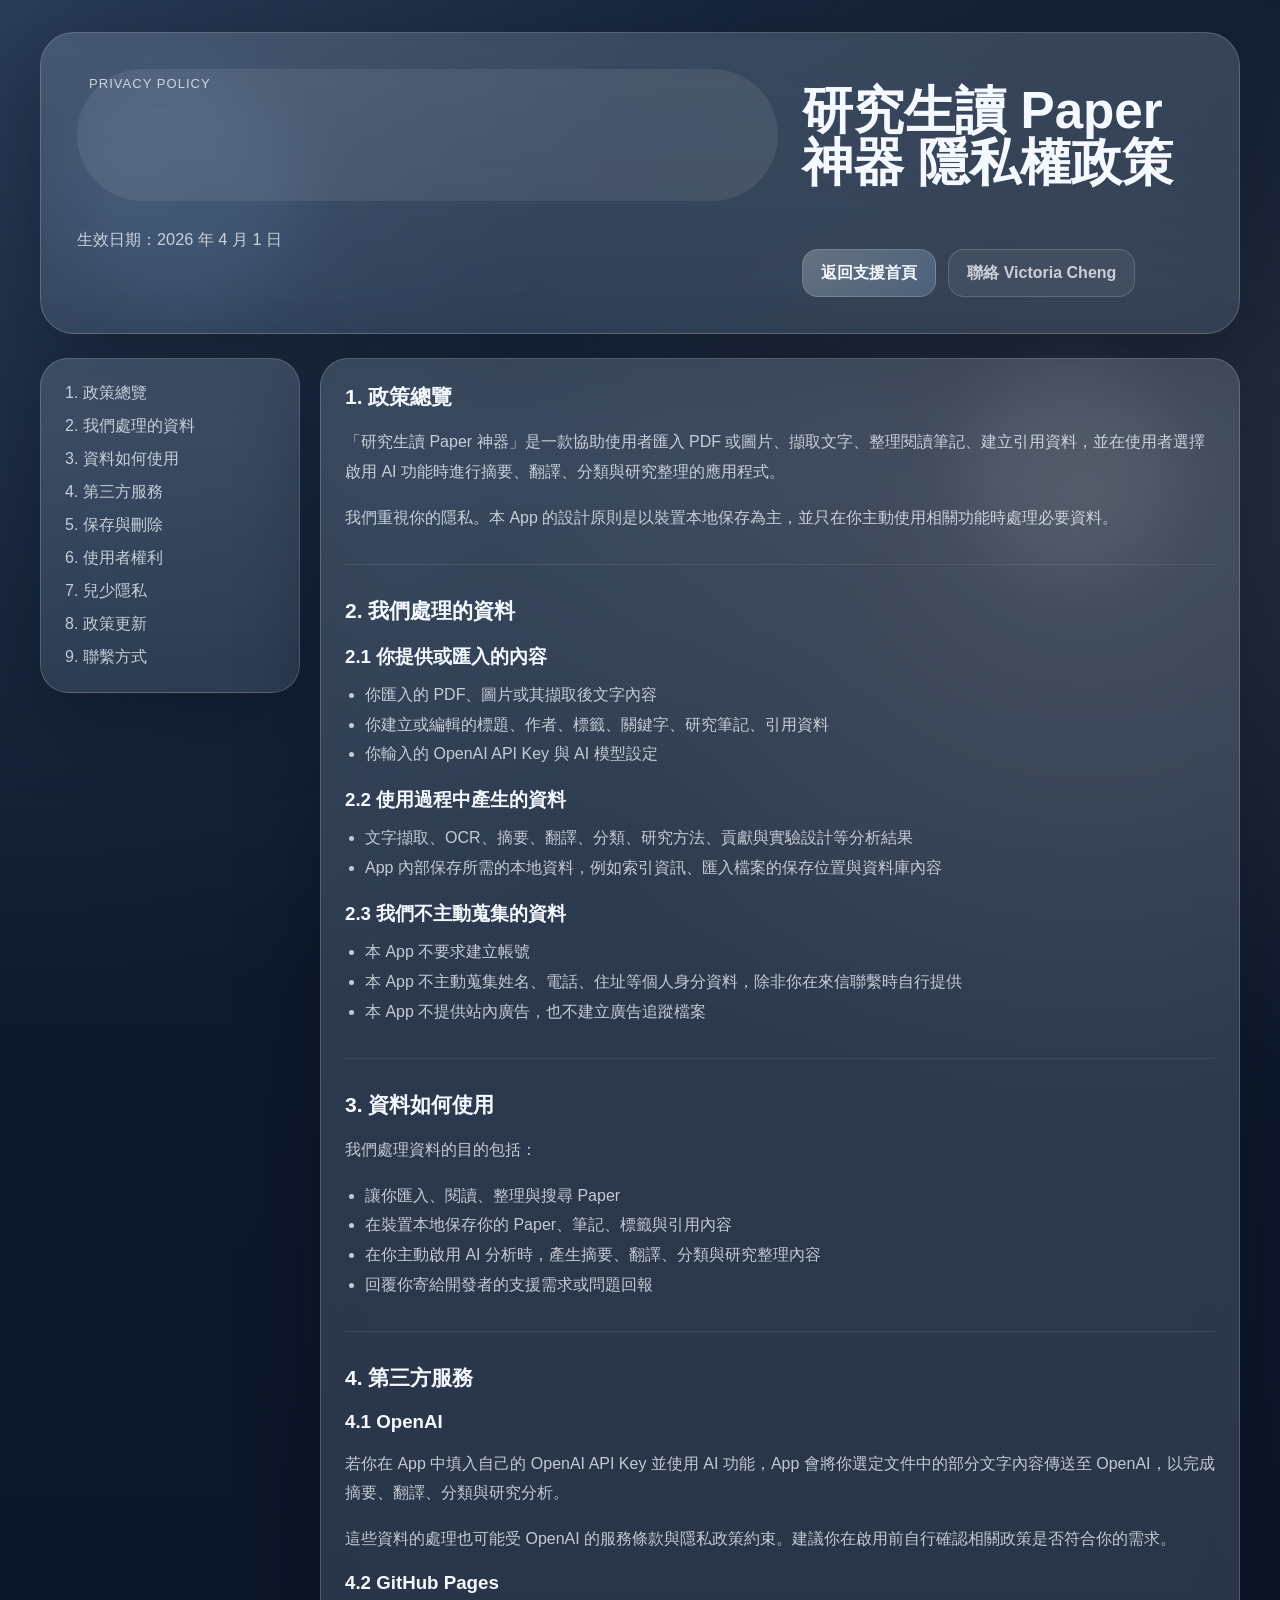
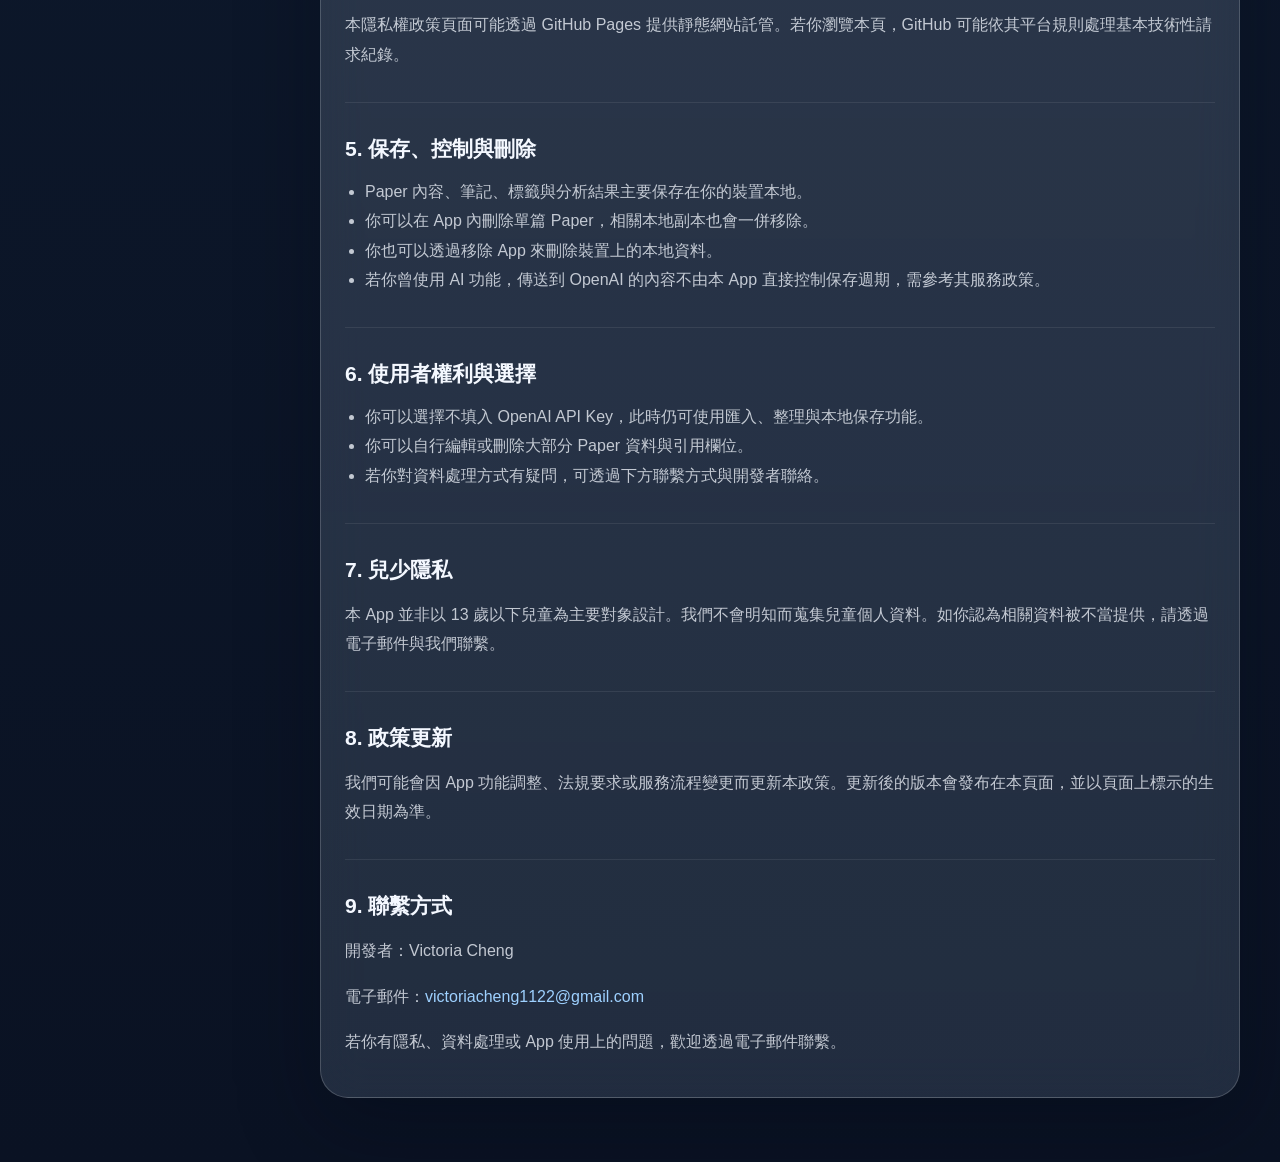
==== privacy.html @ 48fbe3c4 "Add privacy policy support site" ====
<!DOCTYPE html>
<html lang="zh-Hant">
<head>
  <meta charset="UTF-8">
  <meta name="viewport" content="width=device-width, initial-scale=1.0">
  <title>研究生讀 Paper 神器 | 隱私權政策</title>
  <meta name="description" content="研究生讀 Paper 神器的正式隱私權政策。">
  <link rel="stylesheet" href="./styles.css">
</head>
<body>
  <div class="page-shell policy-shell">
    <div class="ambient ambient-a"></div>
    <div class="ambient ambient-b"></div>

    <header class="policy-hero glass">
      <span class="eyebrow">Privacy Policy</span>
      <h1>研究生讀 Paper 神器 隱私權政策</h1>
      <p class="lead">生效日期：2026 年 4 月 1 日</p>
      <div class="hero-actions">
        <a class="primary-button" href="./index.html">返回支援首頁</a>
        <a class="secondary-button" href="mailto:victoriacheng1122@gmail.com">聯絡 Victoria Cheng</a>
      </div>
    </header>

    <main class="policy-layout">
      <aside class="glass side-nav">
        <a href="#overview">1. 政策總覽</a>
        <a href="#collection">2. 我們處理的資料</a>
        <a href="#use">3. 資料如何使用</a>
        <a href="#sharing">4. 第三方服務</a>
        <a href="#retention">5. 保存與刪除</a>
        <a href="#rights">6. 使用者權利</a>
        <a href="#children">7. 兒少隱私</a>
        <a href="#changes">8. 政策更新</a>
        <a href="#contact">9. 聯繫方式</a>
      </aside>

      <article class="glass policy-card">
        <section id="overview">
          <h2>1. 政策總覽</h2>
          <p>
            「研究生讀 Paper 神器」是一款協助使用者匯入 PDF 或圖片、擷取文字、整理閱讀筆記、建立引用資料，並在使用者選擇啟用 AI 功能時進行摘要、翻譯、分類與研究整理的應用程式。
          </p>
          <p>
            我們重視你的隱私。本 App 的設計原則是以裝置本地保存為主，並只在你主動使用相關功能時處理必要資料。
          </p>
        </section>

        <section id="collection">
          <h2>2. 我們處理的資料</h2>
          <h3>2.1 你提供或匯入的內容</h3>
          <ul>
            <li>你匯入的 PDF、圖片或其擷取後文字內容</li>
            <li>你建立或編輯的標題、作者、標籤、關鍵字、研究筆記、引用資料</li>
            <li>你輸入的 OpenAI API Key 與 AI 模型設定</li>
          </ul>

          <h3>2.2 使用過程中產生的資料</h3>
          <ul>
            <li>文字擷取、OCR、摘要、翻譯、分類、研究方法、貢獻與實驗設計等分析結果</li>
            <li>App 內部保存所需的本地資料，例如索引資訊、匯入檔案的保存位置與資料庫內容</li>
          </ul>

          <h3>2.3 我們不主動蒐集的資料</h3>
          <ul>
            <li>本 App 不要求建立帳號</li>
            <li>本 App 不主動蒐集姓名、電話、住址等個人身分資料，除非你在來信聯繫時自行提供</li>
            <li>本 App 不提供站內廣告，也不建立廣告追蹤檔案</li>
          </ul>
        </section>

        <section id="use">
          <h2>3. 資料如何使用</h2>
          <p>我們處理資料的目的包括：</p>
          <ul>
            <li>讓你匯入、閱讀、整理與搜尋 Paper</li>
            <li>在裝置本地保存你的 Paper、筆記、標籤與引用內容</li>
            <li>在你主動啟用 AI 分析時，產生摘要、翻譯、分類與研究整理內容</li>
            <li>回覆你寄給開發者的支援需求或問題回報</li>
          </ul>
        </section>

        <section id="sharing">
          <h2>4. 第三方服務</h2>
          <h3>4.1 OpenAI</h3>
          <p>
            若你在 App 中填入自己的 OpenAI API Key 並使用 AI 功能，App 會將你選定文件中的部分文字內容傳送至 OpenAI，以完成摘要、翻譯、分類與研究分析。
          </p>
          <p>
            這些資料的處理也可能受 OpenAI 的服務條款與隱私政策約束。建議你在啟用前自行確認相關政策是否符合你的需求。
          </p>

          <h3>4.2 GitHub Pages</h3>
          <p>
            本隱私權政策頁面可能透過 GitHub Pages 提供靜態網站託管。若你瀏覽本頁，GitHub 可能依其平台規則處理基本技術性請求紀錄。
          </p>
        </section>

        <section id="retention">
          <h2>5. 保存、控制與刪除</h2>
          <ul>
            <li>Paper 內容、筆記、標籤與分析結果主要保存在你的裝置本地。</li>
            <li>你可以在 App 內刪除單篇 Paper，相關本地副本也會一併移除。</li>
            <li>你也可以透過移除 App 來刪除裝置上的本地資料。</li>
            <li>若你曾使用 AI 功能，傳送到 OpenAI 的內容不由本 App 直接控制保存週期，需參考其服務政策。</li>
          </ul>
        </section>

        <section id="rights">
          <h2>6. 使用者權利與選擇</h2>
          <ul>
            <li>你可以選擇不填入 OpenAI API Key，此時仍可使用匯入、整理與本地保存功能。</li>
            <li>你可以自行編輯或刪除大部分 Paper 資料與引用欄位。</li>
            <li>若你對資料處理方式有疑問，可透過下方聯繫方式與開發者聯絡。</li>
          </ul>
        </section>

        <section id="children">
          <h2>7. 兒少隱私</h2>
          <p>
            本 App 並非以 13 歲以下兒童為主要對象設計。我們不會明知而蒐集兒童個人資料。如你認為相關資料被不當提供，請透過電子郵件與我們聯繫。
          </p>
        </section>

        <section id="changes">
          <h2>8. 政策更新</h2>
          <p>
            我們可能會因 App 功能調整、法規要求或服務流程變更而更新本政策。更新後的版本會發布在本頁面，並以頁面上標示的生效日期為準。
          </p>
        </section>

        <section id="contact">
          <h2>9. 聯繫方式</h2>
          <p>開發者：Victoria Cheng</p>
          <p>電子郵件：<a href="mailto:victoriacheng1122@gmail.com">victoriacheng1122@gmail.com</a></p>
          <p>若你有隱私、資料處理或 App 使用上的問題，歡迎透過電子郵件聯繫。</p>
        </section>
      </article>
    </main>
  </div>
</body>
</html>
---- styles.css ----
:root {
  --bg-top: #0f1d32;
  --bg-bottom: #0a1223;
  --panel: rgba(180, 208, 236, 0.14);
  --panel-strong: rgba(209, 227, 246, 0.18);
  --border: rgba(255, 255, 255, 0.18);
  --text-main: #f4f8ff;
  --text-soft: rgba(244, 248, 255, 0.76);
  --text-muted: rgba(244, 248, 255, 0.58);
  --accent: #f5ddd0;
  --accent-strong: #9ed1ff;
  --shadow: 0 24px 80px rgba(2, 8, 20, 0.34);
}

* {
  box-sizing: border-box;
}

html {
  scroll-behavior: smooth;
}

body {
  margin: 0;
  min-height: 100vh;
  font-family: "SF Pro Display", "PingFang TC", "Noto Sans TC", sans-serif;
  background:
    radial-gradient(circle at top left, rgba(164, 203, 255, 0.18), transparent 34%),
    radial-gradient(circle at 85% 18%, rgba(245, 221, 208, 0.12), transparent 24%),
    linear-gradient(180deg, var(--bg-top), var(--bg-bottom));
  color: var(--text-main);
}

a {
  color: var(--accent-strong);
  text-decoration: none;
}

a:hover {
  text-decoration: underline;
}

.page-shell {
  position: relative;
  width: min(1200px, calc(100% - 32px));
  margin: 0 auto;
  padding: 32px 0 48px;
}

.ambient {
  position: fixed;
  inset: auto;
  pointer-events: none;
  border-radius: 999px;
  filter: blur(24px);
  opacity: 0.6;
}

.ambient-a {
  top: 72px;
  left: 5vw;
  width: 240px;
  height: 240px;
  background: rgba(117, 177, 255, 0.16);
}

.ambient-b {
  top: 360px;
  right: 8vw;
  width: 220px;
  height: 220px;
  background: rgba(245, 221, 208, 0.12);
}

.glass {
  background: linear-gradient(180deg, var(--panel-strong), var(--panel));
  border: 1px solid var(--border);
  box-shadow: var(--shadow);
  backdrop-filter: blur(22px);
  -webkit-backdrop-filter: blur(22px);
}

.hero,
.policy-hero {
  display: grid;
  grid-template-columns: 1.4fr 0.8fr;
  gap: 24px;
  padding: 36px;
  border-radius: 34px;
}

.hero-copy,
.hero-card {
  position: relative;
  z-index: 1;
}

.eyebrow {
  display: inline-flex;
  padding: 7px 12px;
  border-radius: 999px;
  background: rgba(255, 255, 255, 0.08);
  color: var(--text-soft);
  font-size: 13px;
  letter-spacing: 0.08em;
  text-transform: uppercase;
}

h1 {
  margin: 16px 0 12px;
  font-size: clamp(2.25rem, 4vw, 4.2rem);
  line-height: 1.02;
}

.lead {
  margin: 0;
  max-width: 680px;
  color: var(--text-soft);
  font-size: 1.02rem;
  line-height: 1.8;
}

.hero-actions {
  display: flex;
  flex-wrap: wrap;
  gap: 12px;
  margin-top: 24px;
}

.primary-button,
.secondary-button {
  display: inline-flex;
  align-items: center;
  justify-content: center;
  min-height: 48px;
  padding: 0 18px;
  border-radius: 16px;
  border: 1px solid rgba(255, 255, 255, 0.16);
  font-weight: 600;
  transition: transform 180ms ease, box-shadow 180ms ease, background 180ms ease;
}

.primary-button {
  background: linear-gradient(135deg, rgba(255, 255, 255, 0.24), rgba(158, 209, 255, 0.22));
  color: var(--text-main);
}

.secondary-button {
  background: rgba(255, 255, 255, 0.06);
  color: var(--text-soft);
}

.primary-button:hover,
.secondary-button:hover {
  transform: translateY(-1px);
  box-shadow: 0 18px 36px rgba(5, 11, 24, 0.24);
  text-decoration: none;
}

.hero-card {
  display: flex;
  align-items: center;
  justify-content: center;
}

.icon-orb {
  position: relative;
  width: min(300px, 100%);
  aspect-ratio: 1;
  border-radius: 36px;
  background: linear-gradient(180deg, rgba(230, 240, 255, 0.24), rgba(167, 195, 228, 0.08));
  border: 1px solid rgba(255, 255, 255, 0.18);
  box-shadow: inset 0 1px 1px rgba(255, 255, 255, 0.22), 0 24px 40px rgba(5, 11, 24, 0.22);
}

.icon-ring,
.icon-ring.accent {
  position: absolute;
  inset: 16%;
  border-radius: 50%;
  border: 8px solid rgba(255, 255, 255, 0.2);
}

.icon-ring.accent {
  inset: 20%;
  border-top-color: var(--accent);
  border-right-color: var(--accent);
  border-bottom-color: rgba(255, 255, 255, 0.12);
  border-left-color: rgba(255, 255, 255, 0.12);
}

.icon-core {
  position: absolute;
  inset: 0;
  display: grid;
  place-items: center;
  font-size: clamp(1.1rem, 2vw, 1.5rem);
  letter-spacing: 0.14em;
  text-transform: uppercase;
  color: rgba(255, 255, 255, 0.88);
}

.content-grid {
  display: grid;
  grid-template-columns: repeat(2, minmax(0, 1fr));
  gap: 20px;
  margin-top: 24px;
}

.content-card,
.policy-card,
.side-nav,
.footer {
  border-radius: 28px;
  padding: 24px;
}

.wide {
  grid-column: 1 / -1;
}

.content-card h2,
.policy-card h2 {
  margin-top: 0;
  margin-bottom: 14px;
  font-size: 1.32rem;
}

.content-card h3,
.policy-card h3 {
  margin-bottom: 10px;
  color: var(--text-main);
}

.content-card p,
.content-card li,
.policy-card p,
.policy-card li {
  color: var(--text-soft);
  line-height: 1.85;
}

.content-card ul,
.policy-card ul {
  margin: 0;
  padding-left: 20px;
}

.two-column {
  display: grid;
  grid-template-columns: repeat(2, minmax(0, 1fr));
  gap: 16px;
}

.two-column > div {
  padding: 18px;
  border-radius: 22px;
  background: rgba(255, 255, 255, 0.04);
  border: 1px solid rgba(255, 255, 255, 0.08);
}

.footer {
  margin-top: 24px;
  display: flex;
  justify-content: space-between;
  gap: 16px;
  align-items: center;
}

.footer p {
  margin: 6px 0 0;
  color: var(--text-muted);
}

.footer nav {
  display: flex;
  gap: 18px;
  flex-wrap: wrap;
}

.policy-shell {
  padding-bottom: 64px;
}

.policy-layout {
  display: grid;
  grid-template-columns: 260px minmax(0, 1fr);
  gap: 20px;
  margin-top: 24px;
}

.side-nav {
  position: sticky;
  top: 20px;
  align-self: start;
  display: grid;
  gap: 12px;
}

.side-nav a {
  color: var(--text-soft);
}

.policy-card section + section {
  margin-top: 32px;
  padding-top: 32px;
  border-top: 1px solid rgba(255, 255, 255, 0.08);
}

@media (max-width: 960px) {
  .hero,
  .policy-hero,
  .content-grid,
  .policy-layout,
  .two-column {
    grid-template-columns: 1fr;
  }

  .side-nav {
    position: static;
  }

  .footer {
    flex-direction: column;
    align-items: flex-start;
  }
}

@media (max-width: 640px) {
  .page-shell {
    width: min(100% - 20px, 1200px);
    padding-top: 16px;
  }

  .hero,
  .policy-hero,
  .content-card,
  .policy-card,
  .side-nav,
  .footer {
    padding: 20px;
    border-radius: 24px;
  }

  .hero-actions {
    flex-direction: column;
  }
}
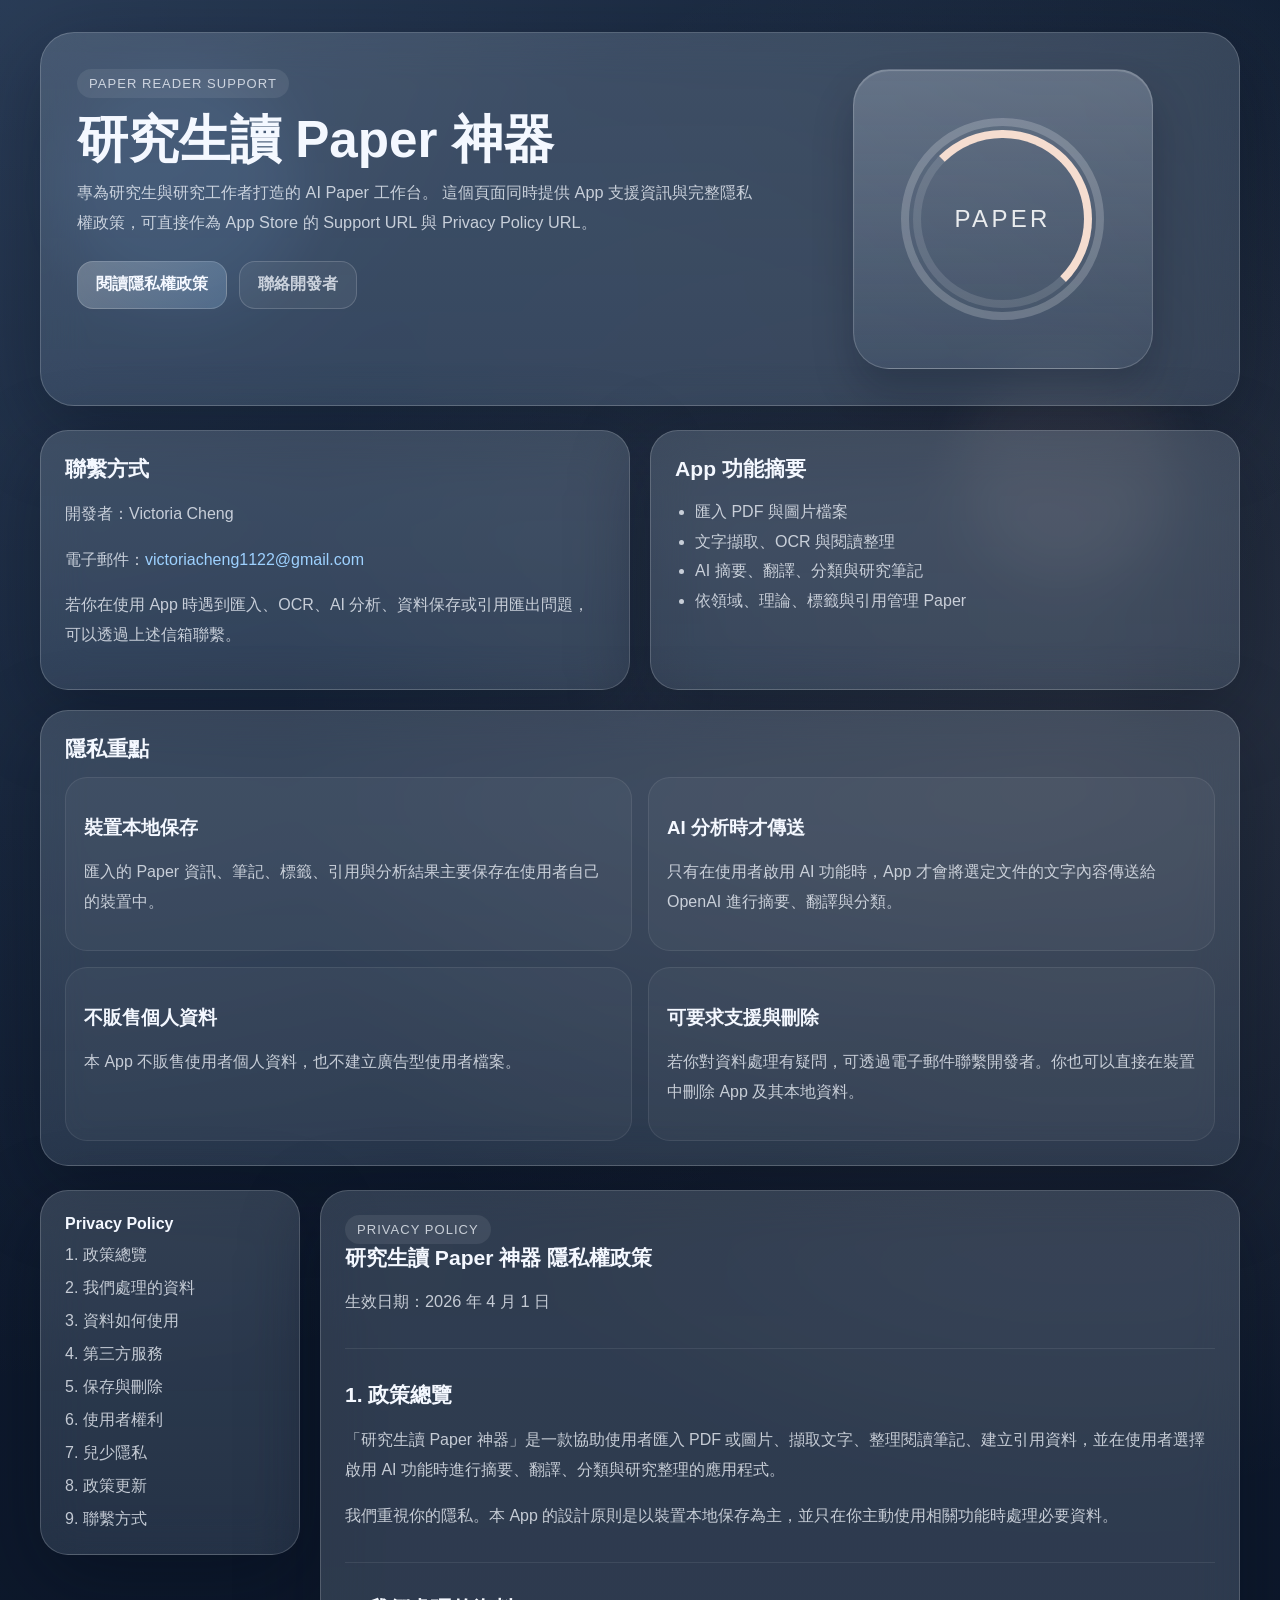
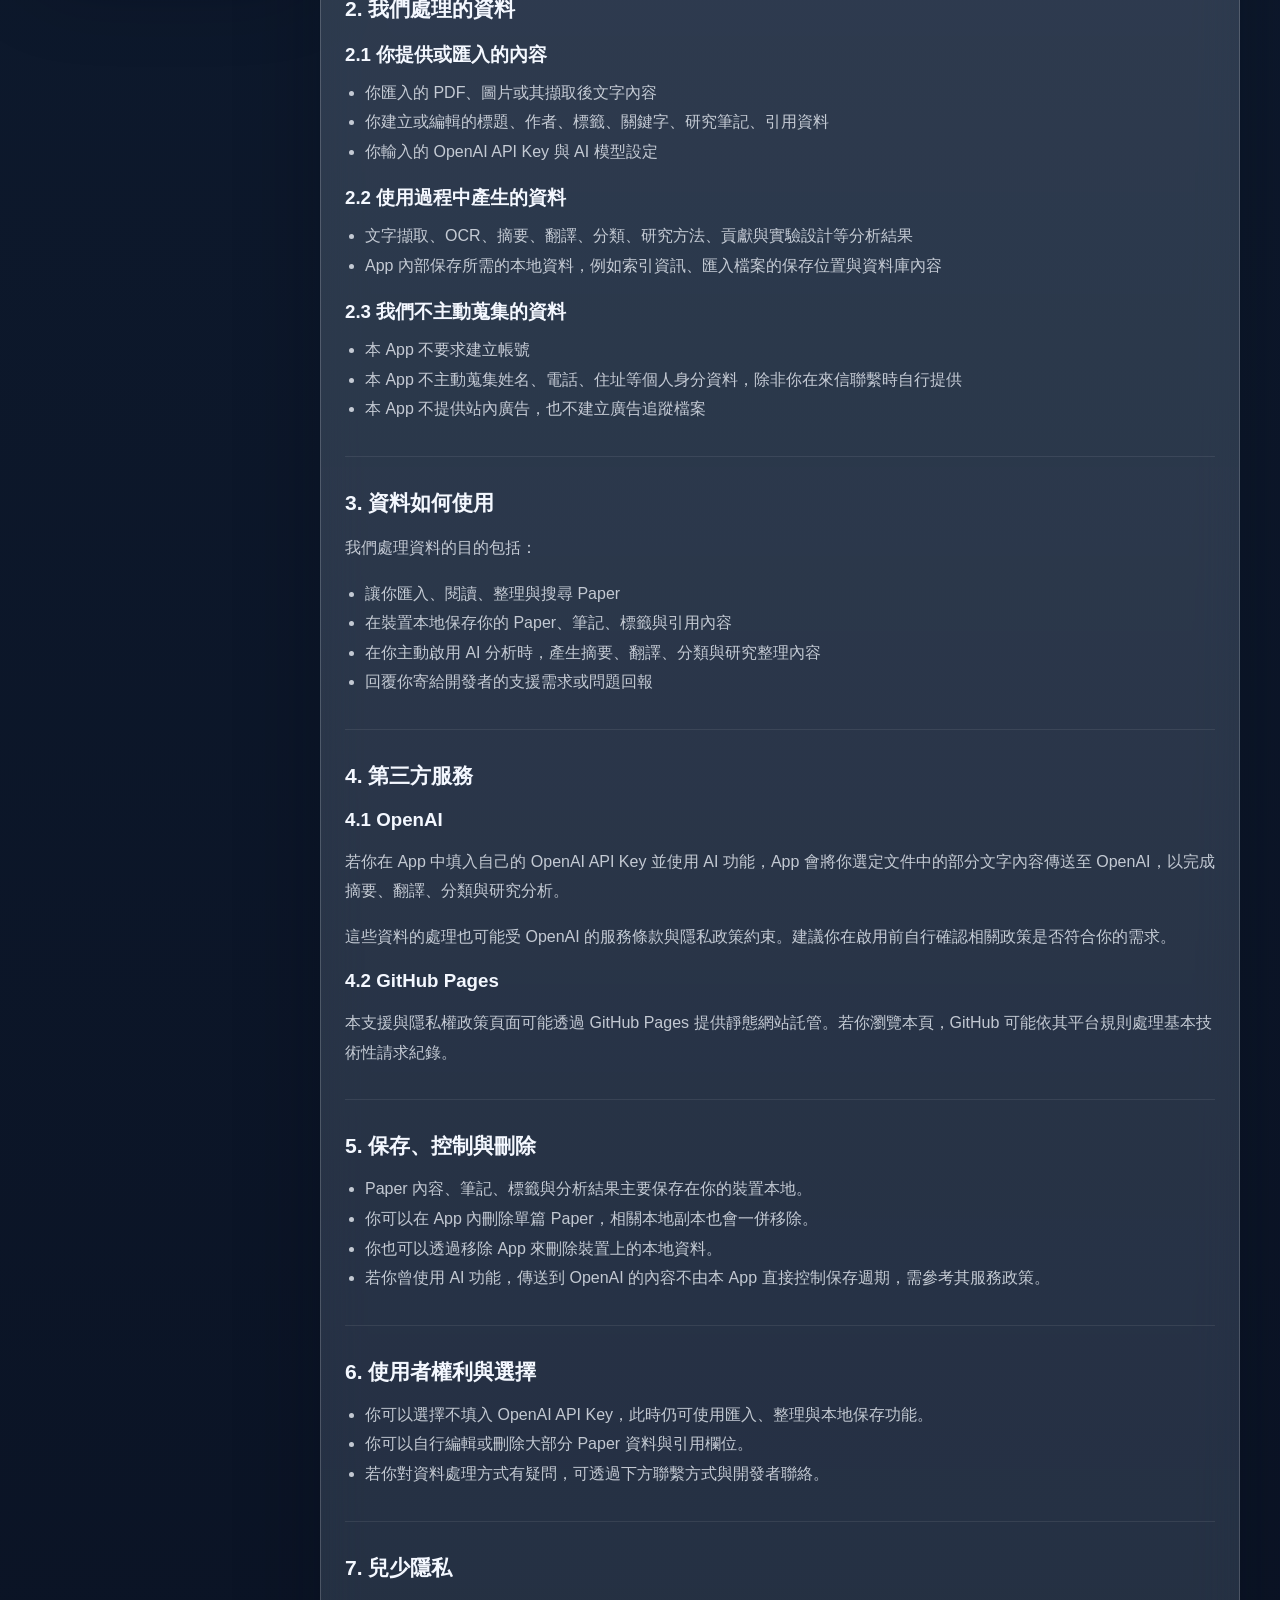
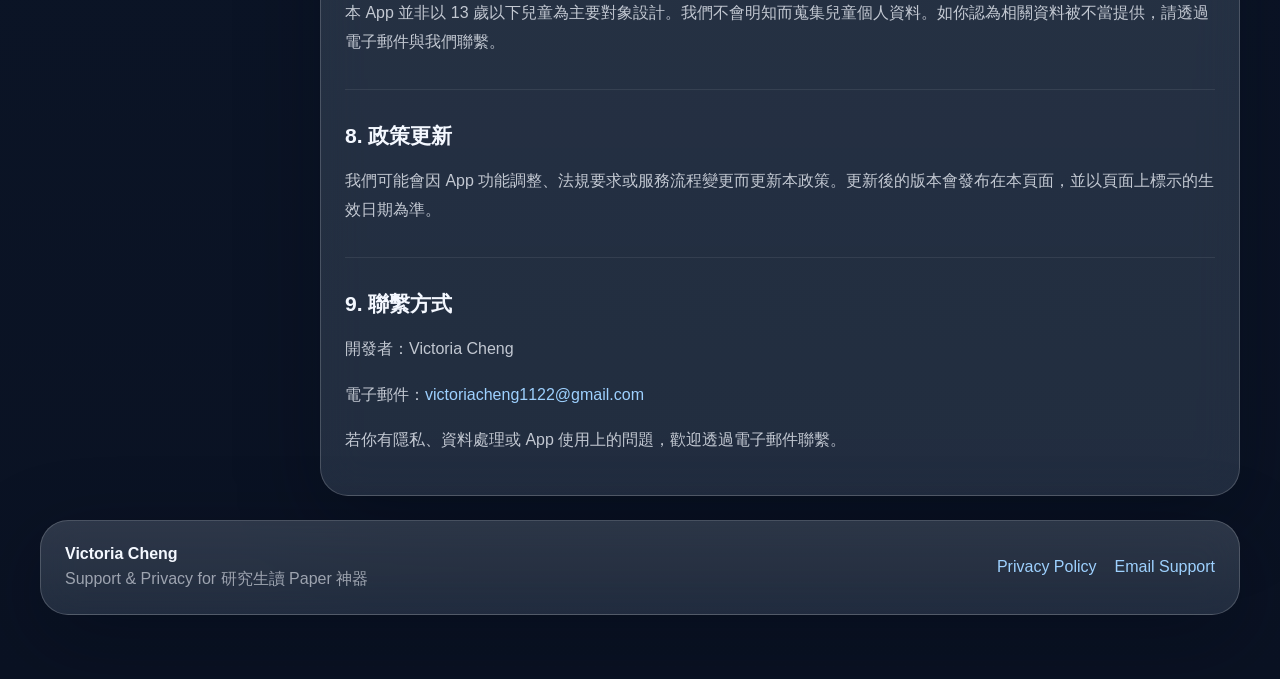
==== commit 20ce1e24: "Unify support and privacy on one URL" ====
--- a/privacy.html
+++ b/privacy.html
@@ -2,141 +2,15 @@
 <html lang="zh-Hant">
 <head>
   <meta charset="UTF-8">
+  <meta http-equiv="refresh" content="0; url=./index.html#privacy-policy">
   <meta name="viewport" content="width=device-width, initial-scale=1.0">
-  <title>研究生讀 Paper 神器 | 隱私權政策</title>
-  <meta name="description" content="研究生讀 Paper 神器的正式隱私權政策。">
-  <link rel="stylesheet" href="./styles.css">
+  <title>研究生讀 Paper 神器 | Redirecting</title>
+  <link rel="canonical" href="https://victoriac1122.github.io/paper-reader-support-site/">
+  <script>
+    window.location.replace("./index.html#privacy-policy");
+  </script>
 </head>
 <body>
-  <div class="page-shell policy-shell">
-    <div class="ambient ambient-a"></div>
-    <div class="ambient ambient-b"></div>
-
-    <header class="policy-hero glass">
-      <span class="eyebrow">Privacy Policy</span>
-      <h1>研究生讀 Paper 神器 隱私權政策</h1>
-      <p class="lead">生效日期：2026 年 4 月 1 日</p>
-      <div class="hero-actions">
-        <a class="primary-button" href="./index.html">返回支援首頁</a>
-        <a class="secondary-button" href="mailto:victoriacheng1122@gmail.com">聯絡 Victoria Cheng</a>
-      </div>
-    </header>
-
-    <main class="policy-layout">
-      <aside class="glass side-nav">
-        <a href="#overview">1. 政策總覽</a>
-        <a href="#collection">2. 我們處理的資料</a>
-        <a href="#use">3. 資料如何使用</a>
-        <a href="#sharing">4. 第三方服務</a>
-        <a href="#retention">5. 保存與刪除</a>
-        <a href="#rights">6. 使用者權利</a>
-        <a href="#children">7. 兒少隱私</a>
-        <a href="#changes">8. 政策更新</a>
-        <a href="#contact">9. 聯繫方式</a>
-      </aside>
-
-      <article class="glass policy-card">
-        <section id="overview">
-          <h2>1. 政策總覽</h2>
-          <p>
-            「研究生讀 Paper 神器」是一款協助使用者匯入 PDF 或圖片、擷取文字、整理閱讀筆記、建立引用資料，並在使用者選擇啟用 AI 功能時進行摘要、翻譯、分類與研究整理的應用程式。
-          </p>
-          <p>
-            我們重視你的隱私。本 App 的設計原則是以裝置本地保存為主，並只在你主動使用相關功能時處理必要資料。
-          </p>
-        </section>
-
-        <section id="collection">
-          <h2>2. 我們處理的資料</h2>
-          <h3>2.1 你提供或匯入的內容</h3>
-          <ul>
-            <li>你匯入的 PDF、圖片或其擷取後文字內容</li>
-            <li>你建立或編輯的標題、作者、標籤、關鍵字、研究筆記、引用資料</li>
-            <li>你輸入的 OpenAI API Key 與 AI 模型設定</li>
-          </ul>
-
-          <h3>2.2 使用過程中產生的資料</h3>
-          <ul>
-            <li>文字擷取、OCR、摘要、翻譯、分類、研究方法、貢獻與實驗設計等分析結果</li>
-            <li>App 內部保存所需的本地資料，例如索引資訊、匯入檔案的保存位置與資料庫內容</li>
-          </ul>
-
-          <h3>2.3 我們不主動蒐集的資料</h3>
-          <ul>
-            <li>本 App 不要求建立帳號</li>
-            <li>本 App 不主動蒐集姓名、電話、住址等個人身分資料，除非你在來信聯繫時自行提供</li>
-            <li>本 App 不提供站內廣告，也不建立廣告追蹤檔案</li>
-          </ul>
-        </section>
-
-        <section id="use">
-          <h2>3. 資料如何使用</h2>
-          <p>我們處理資料的目的包括：</p>
-          <ul>
-            <li>讓你匯入、閱讀、整理與搜尋 Paper</li>
-            <li>在裝置本地保存你的 Paper、筆記、標籤與引用內容</li>
-            <li>在你主動啟用 AI 分析時，產生摘要、翻譯、分類與研究整理內容</li>
-            <li>回覆你寄給開發者的支援需求或問題回報</li>
-          </ul>
-        </section>
-
-        <section id="sharing">
-          <h2>4. 第三方服務</h2>
-          <h3>4.1 OpenAI</h3>
-          <p>
-            若你在 App 中填入自己的 OpenAI API Key 並使用 AI 功能，App 會將你選定文件中的部分文字內容傳送至 OpenAI，以完成摘要、翻譯、分類與研究分析。
-          </p>
-          <p>
-            這些資料的處理也可能受 OpenAI 的服務條款與隱私政策約束。建議你在啟用前自行確認相關政策是否符合你的需求。
-          </p>
-
-          <h3>4.2 GitHub Pages</h3>
-          <p>
-            本隱私權政策頁面可能透過 GitHub Pages 提供靜態網站託管。若你瀏覽本頁，GitHub 可能依其平台規則處理基本技術性請求紀錄。
-          </p>
-        </section>
-
-        <section id="retention">
-          <h2>5. 保存、控制與刪除</h2>
-          <ul>
-            <li>Paper 內容、筆記、標籤與分析結果主要保存在你的裝置本地。</li>
-            <li>你可以在 App 內刪除單篇 Paper，相關本地副本也會一併移除。</li>
-            <li>你也可以透過移除 App 來刪除裝置上的本地資料。</li>
-            <li>若你曾使用 AI 功能，傳送到 OpenAI 的內容不由本 App 直接控制保存週期，需參考其服務政策。</li>
-          </ul>
-        </section>
-
-        <section id="rights">
-          <h2>6. 使用者權利與選擇</h2>
-          <ul>
-            <li>你可以選擇不填入 OpenAI API Key，此時仍可使用匯入、整理與本地保存功能。</li>
-            <li>你可以自行編輯或刪除大部分 Paper 資料與引用欄位。</li>
-            <li>若你對資料處理方式有疑問，可透過下方聯繫方式與開發者聯絡。</li>
-          </ul>
-        </section>
-
-        <section id="children">
-          <h2>7. 兒少隱私</h2>
-          <p>
-            本 App 並非以 13 歲以下兒童為主要對象設計。我們不會明知而蒐集兒童個人資料。如你認為相關資料被不當提供，請透過電子郵件與我們聯繫。
-          </p>
-        </section>
-
-        <section id="changes">
-          <h2>8. 政策更新</h2>
-          <p>
-            我們可能會因 App 功能調整、法規要求或服務流程變更而更新本政策。更新後的版本會發布在本頁面，並以頁面上標示的生效日期為準。
-          </p>
-        </section>
-
-        <section id="contact">
-          <h2>9. 聯繫方式</h2>
-          <p>開發者：Victoria Cheng</p>
-          <p>電子郵件：<a href="mailto:victoriacheng1122@gmail.com">victoriacheng1122@gmail.com</a></p>
-          <p>若你有隱私、資料處理或 App 使用上的問題，歡迎透過電子郵件聯繫。</p>
-        </section>
-      </article>
-    </main>
-  </div>
+  <p>Redirecting to the unified support and privacy page...</p>
 </body>
 </html>
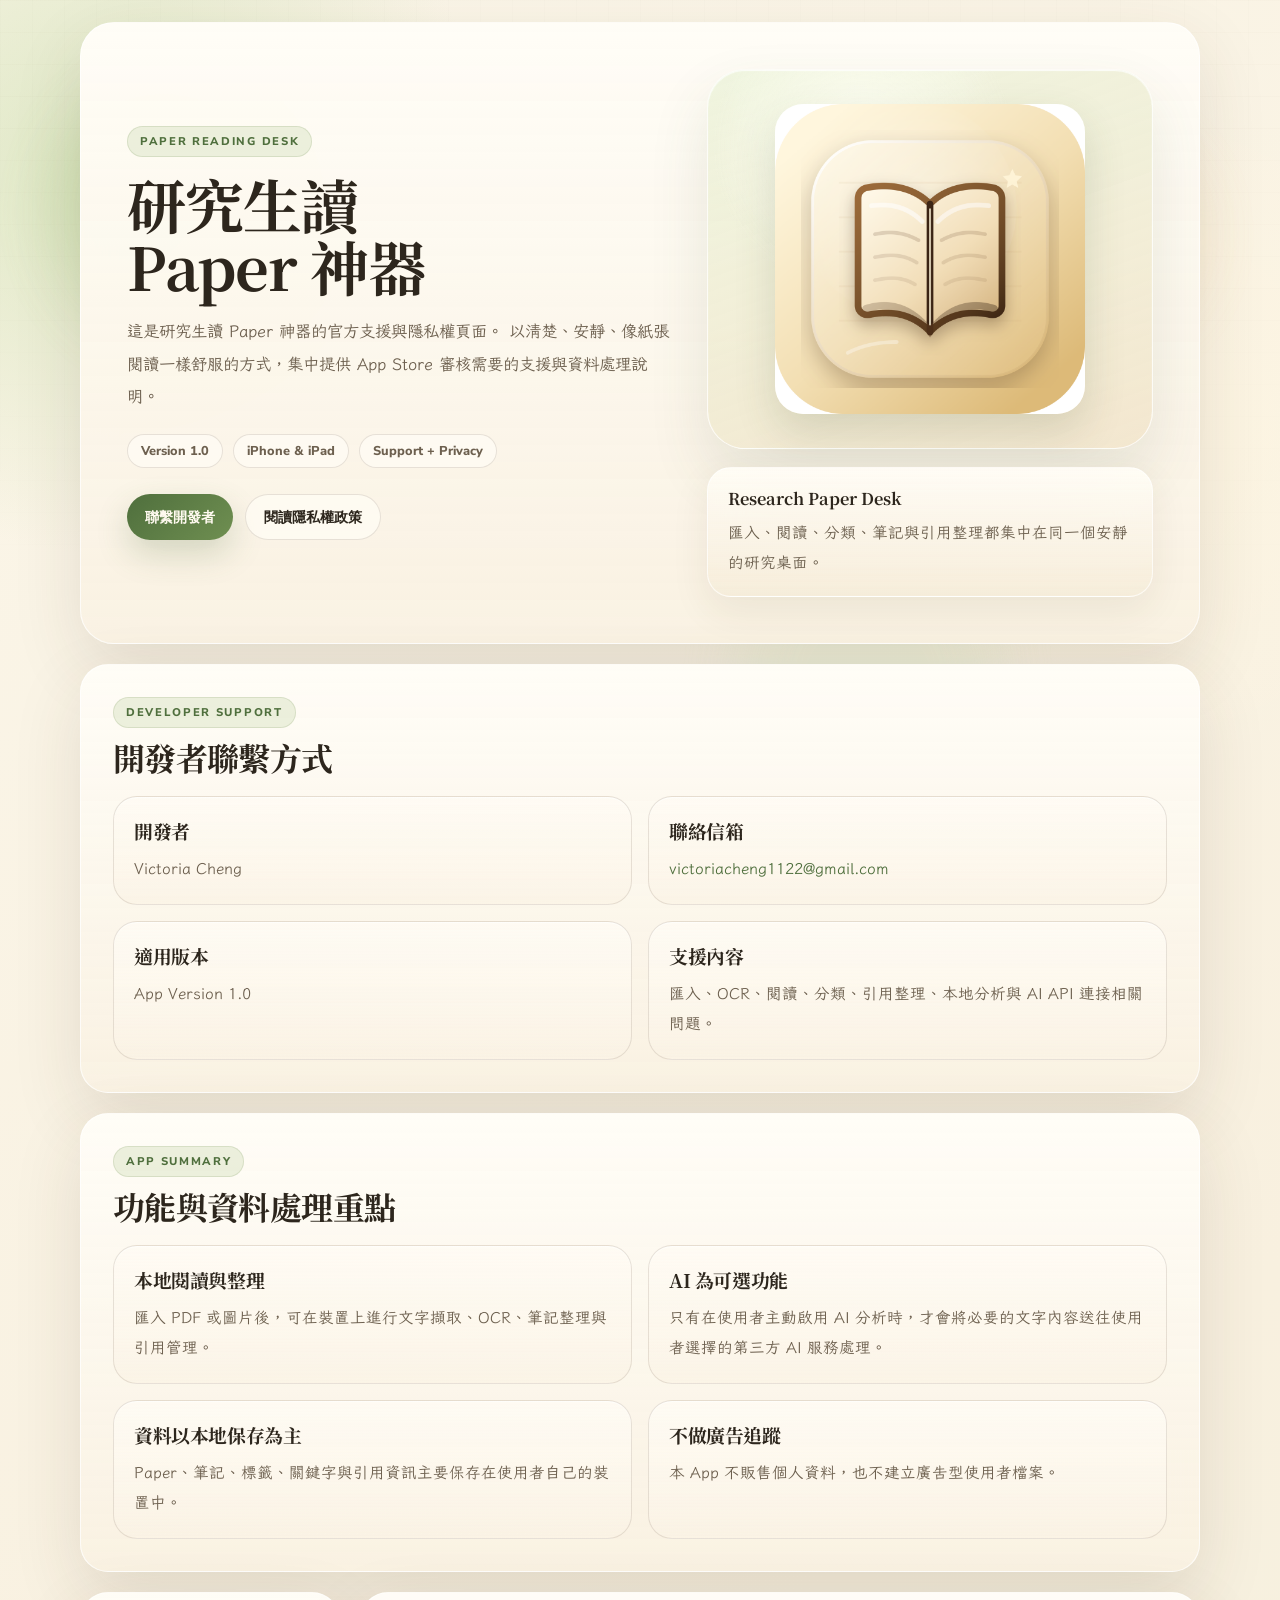
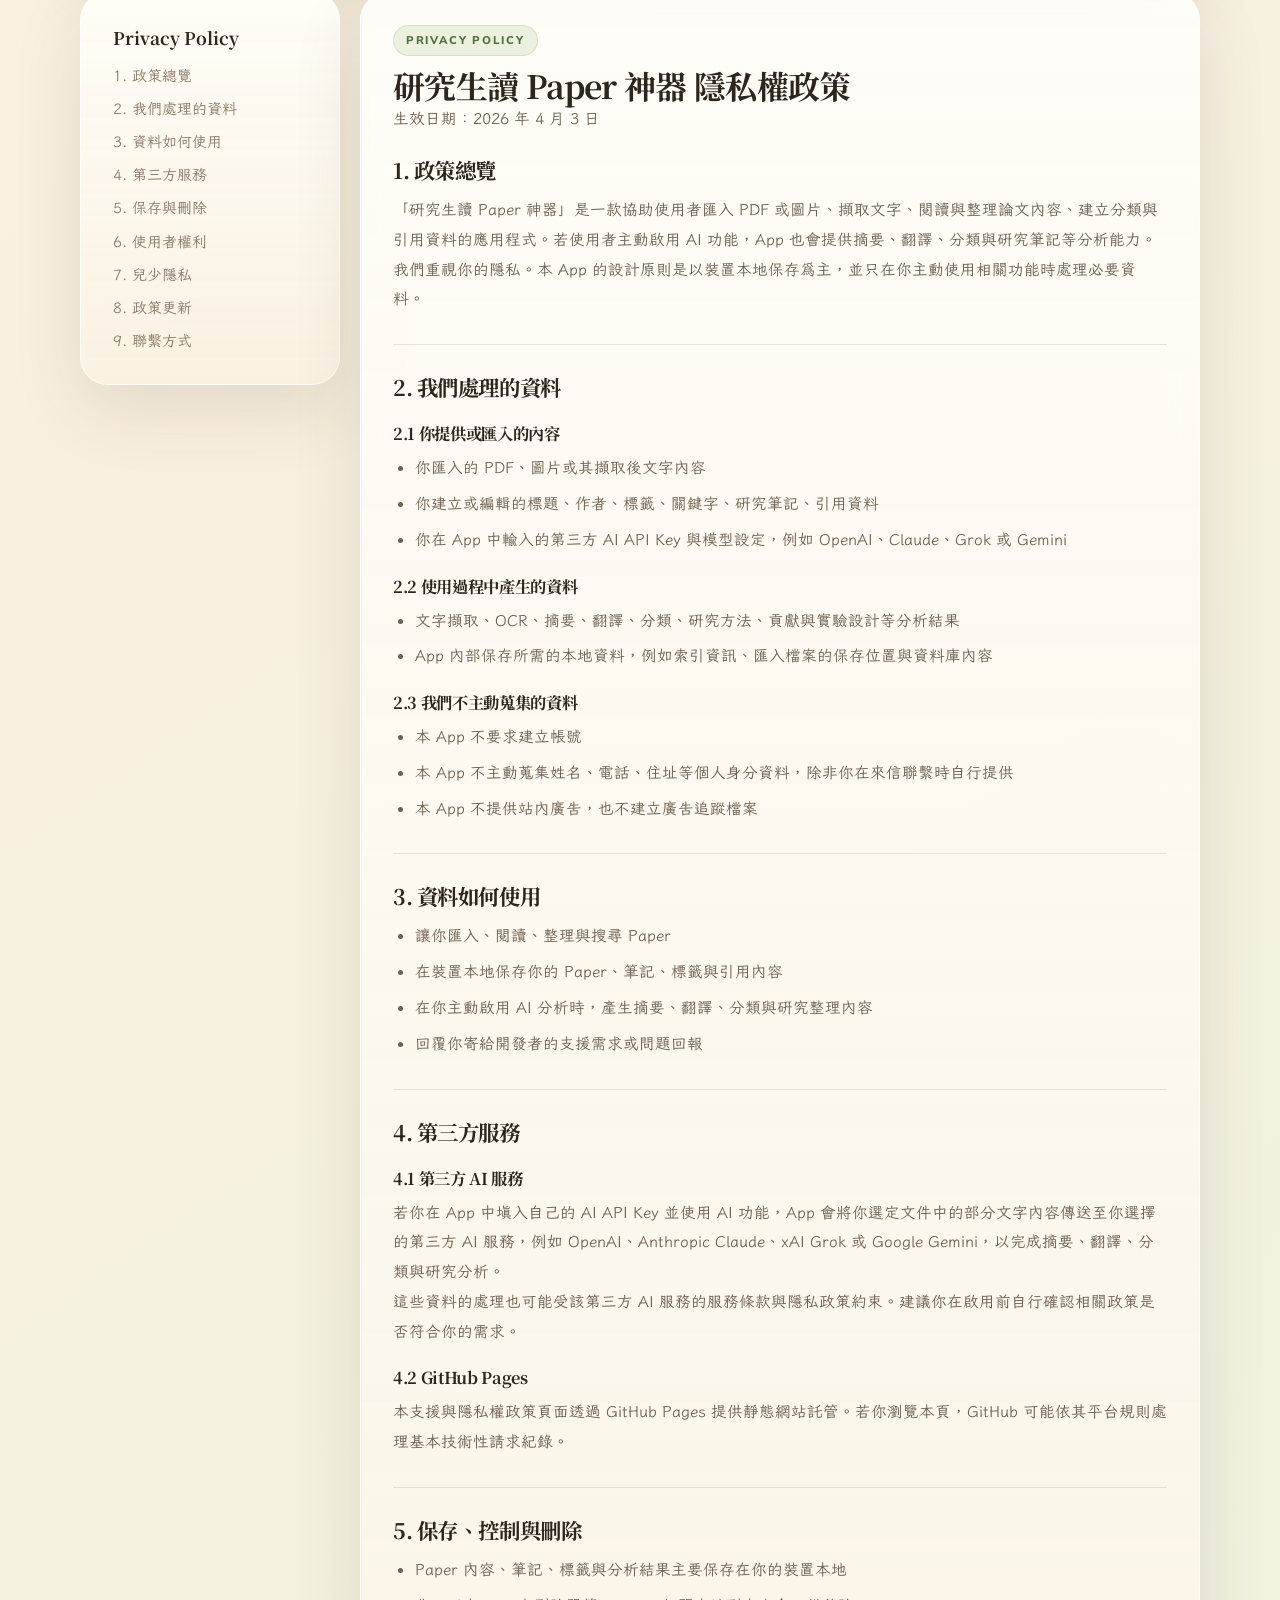
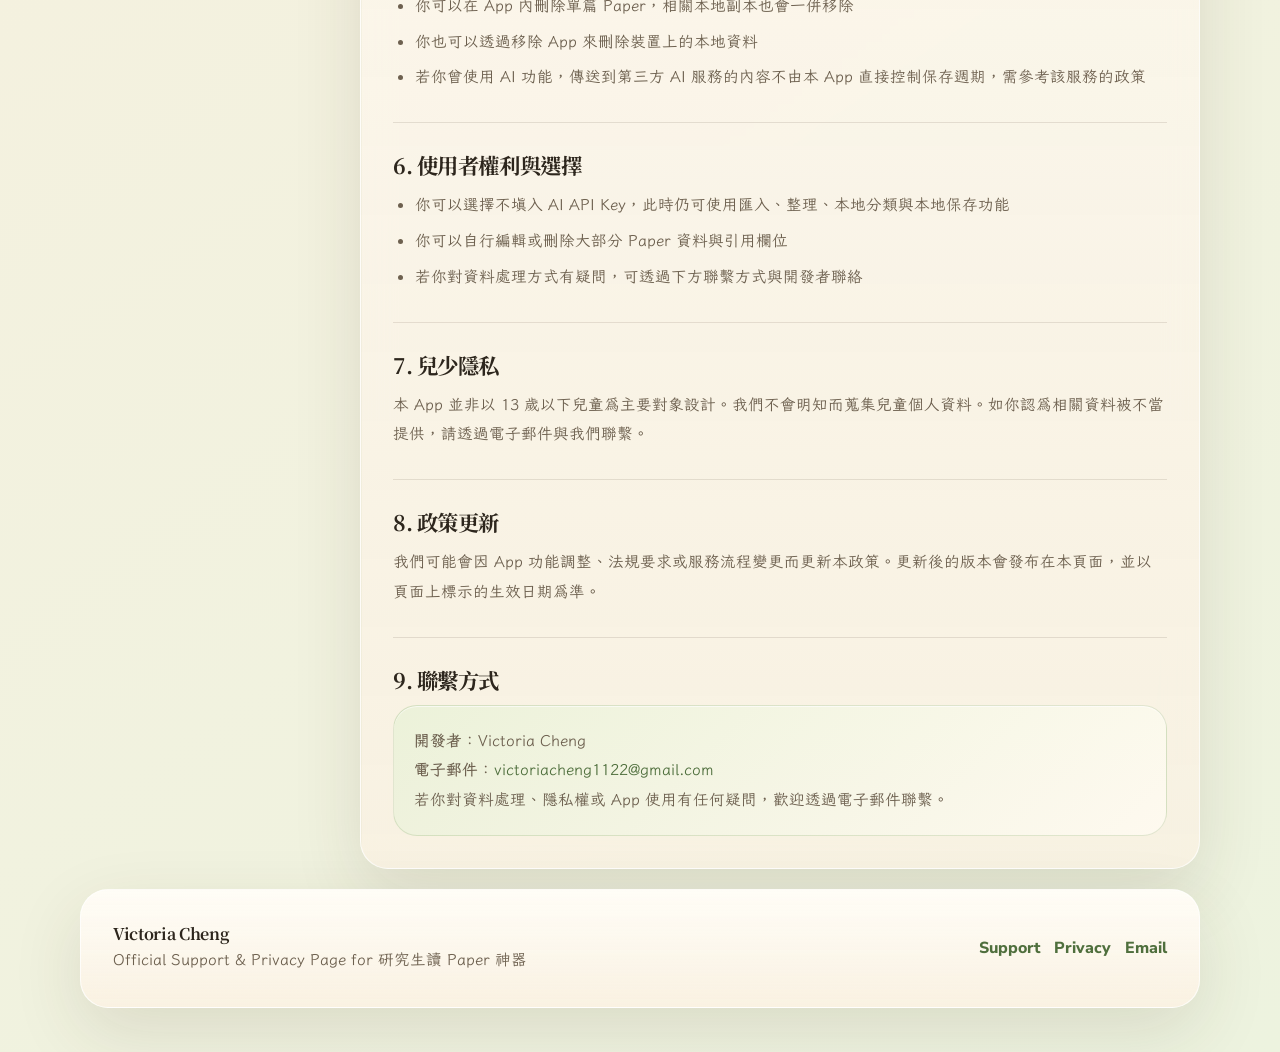
==== commit 17e54bff: "Refresh support site paper theme" ====
--- a/privacy.html
+++ b/privacy.html
@@ -4,13 +4,13 @@
   <meta charset="UTF-8">
   <meta http-equiv="refresh" content="0; url=./index.html#privacy-policy">
   <meta name="viewport" content="width=device-width, initial-scale=1.0">
-  <title>研究生讀 Paper 神器 | Redirecting</title>
+  <title>研究生讀 Paper 神器 | Privacy Policy</title>
   <link rel="canonical" href="https://victoriac1122.github.io/paper-reader-support-site/">
   <script>
     window.location.replace("./index.html#privacy-policy");
   </script>
 </head>
 <body>
-  <p>Redirecting to the unified support and privacy page...</p>
+  <p>正在前往研究生讀 Paper 神器的支援與隱私權政策頁面...</p>
 </body>
 </html>
